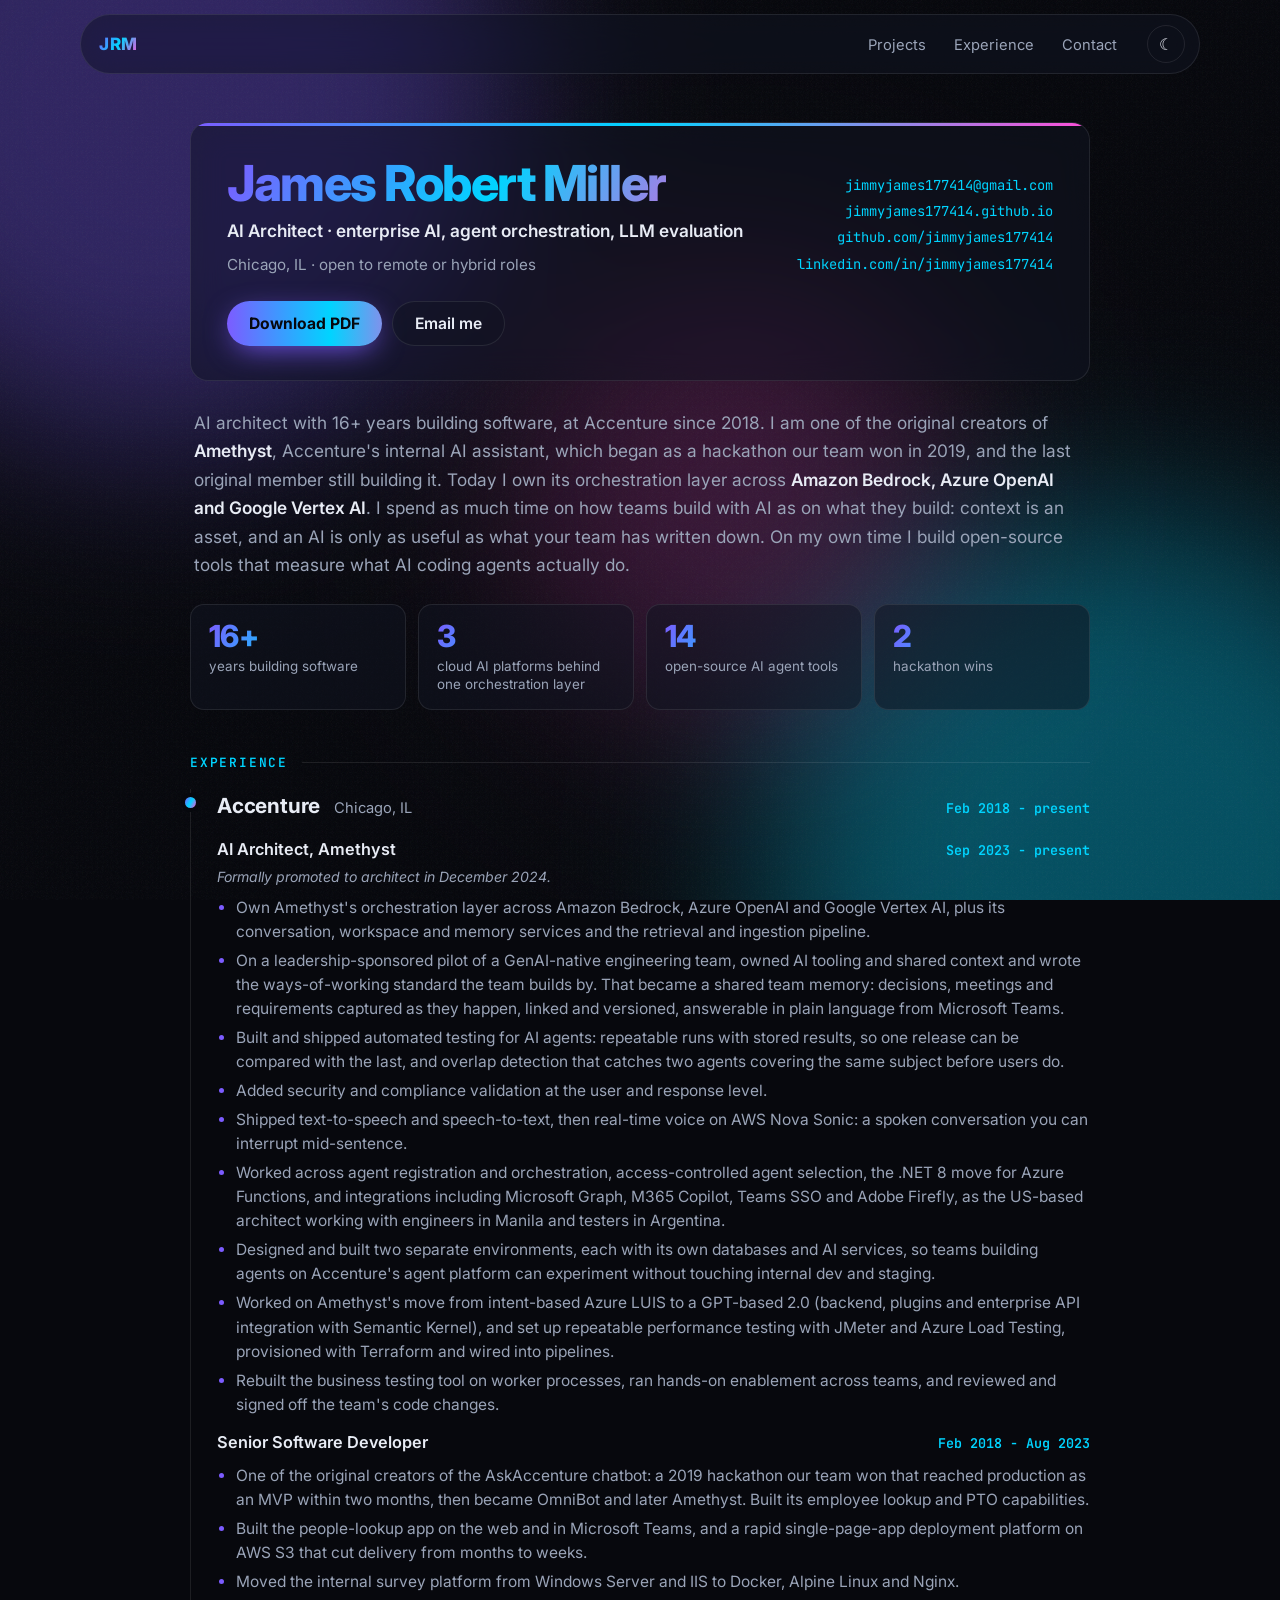
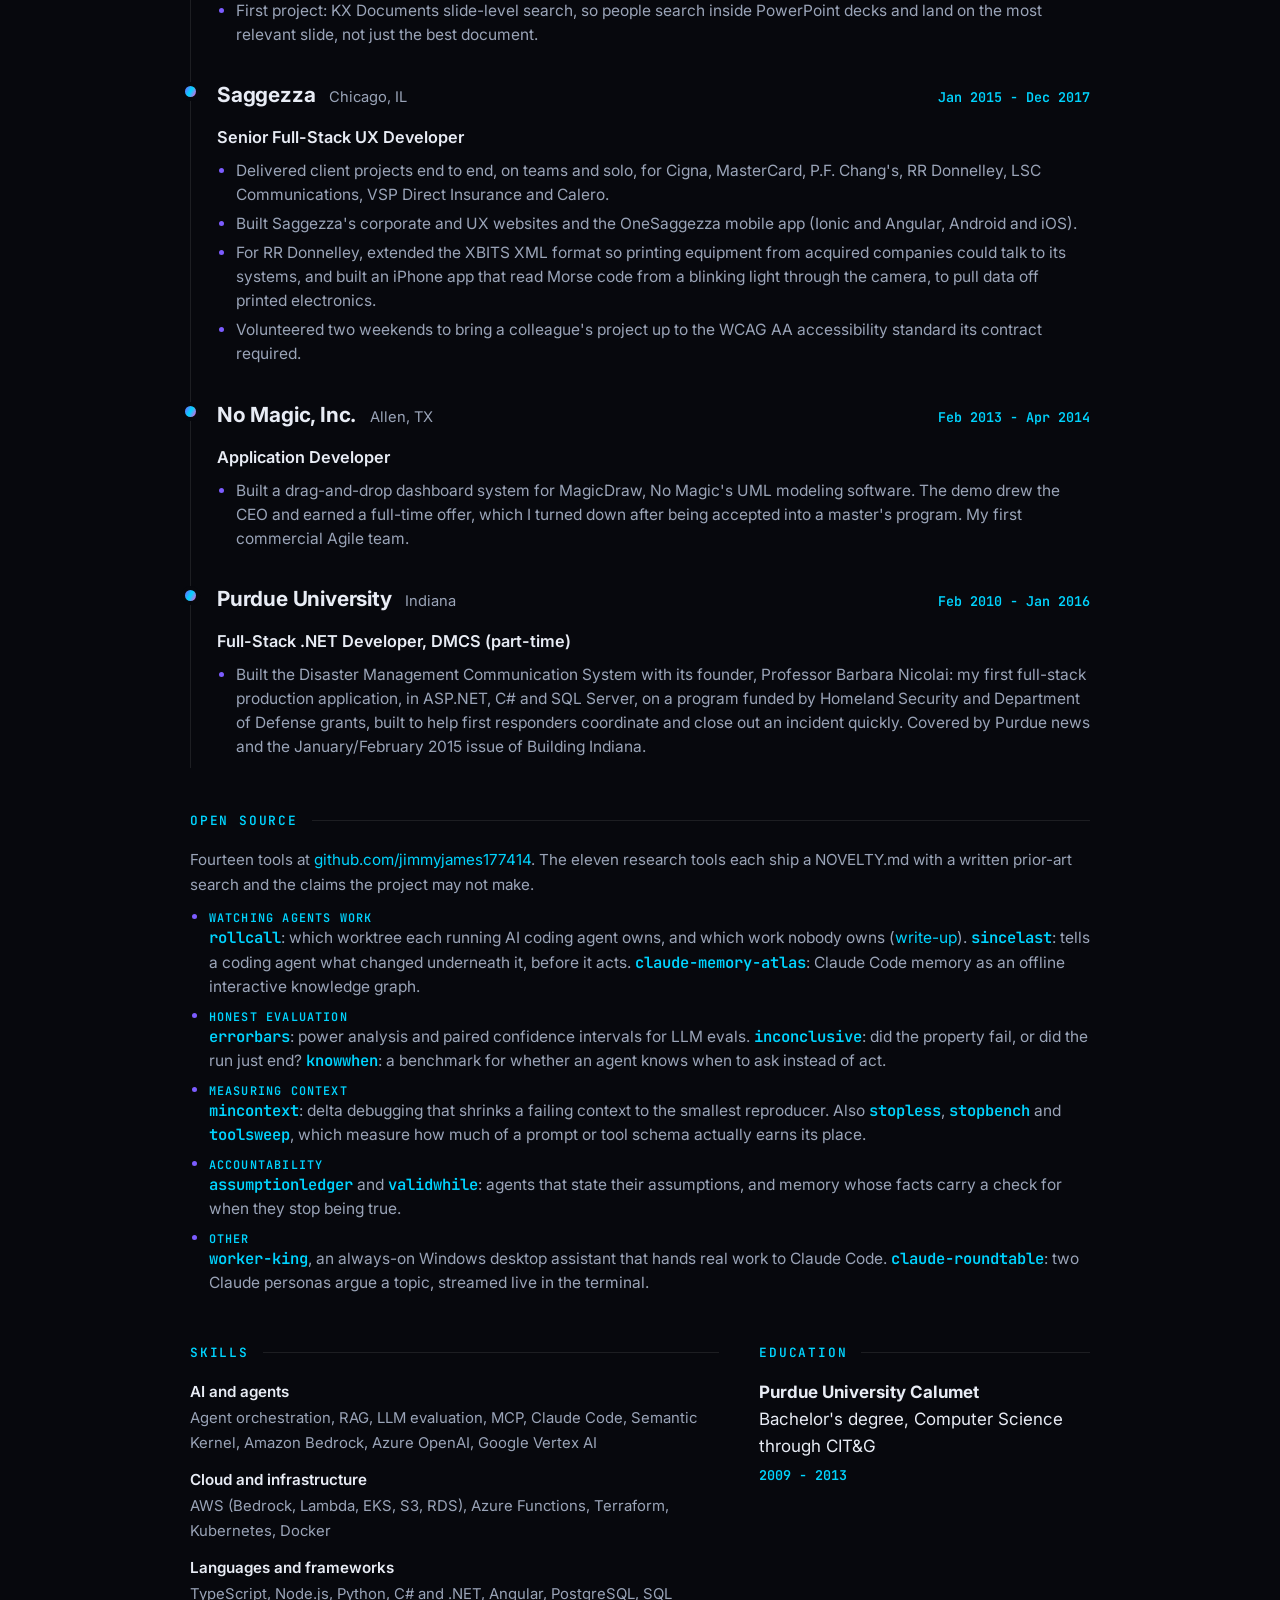
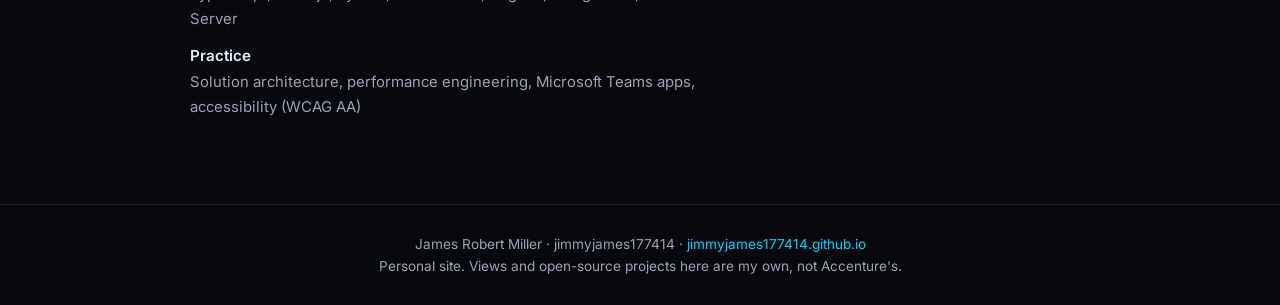
==== resume/index.html @ 41d73336 "Add the résumé page and PDF, and the knowwhen and errorbars write-ups - /resume/: web résumé plus a " ====
<!doctype html>
<html lang="en" data-theme="dark">
<head>
<meta charset="utf-8">
<meta name="viewport" content="width=device-width, initial-scale=1">
<title>Résumé | James Robert Miller (jimmyjames177414), AI Architect</title>
<meta name="description" content="Résumé of James Robert Miller (jimmyjames177414): AI architect at Accenture, one of the original creators of its internal AI assistant, and author of 14 open-source AI agent tools. Chicago, IL.">
<meta name="author" content="James Robert Miller">
<link rel="canonical" href="https://jimmyjames177414.github.io/resume/">
<link rel="alternate" type="application/pdf" href="https://jimmyjames177414.github.io/resume/James-Robert-Miller-Resume.pdf" title="Résumé (PDF)">
<link rel="icon" type="image/png" sizes="32x32" href="../assets/favicon-32.png">
<link rel="apple-touch-icon" href="../assets/apple-touch-icon.png">
<meta name="theme-color" content="#07080d">

<meta property="og:type" content="profile">
<meta property="og:site_name" content="James Robert Miller">
<meta property="og:title" content="Résumé: James Robert Miller, AI Architect">
<meta property="og:description" content="AI architect at Accenture, one of the original creators of its internal AI assistant, and author of 14 open-source AI agent tools.">
<meta property="og:url" content="https://jimmyjames177414.github.io/resume/">
<meta property="og:image" content="https://jimmyjames177414.github.io/assets/og.png">
<meta property="profile:first_name" content="James">
<meta property="profile:last_name" content="Miller">
<meta property="profile:username" content="jimmyjames177414">
<meta name="twitter:card" content="summary_large_image">

<script type="application/ld+json">
{
  "@context": "https://schema.org",
  "@type": "WebPage",
  "name": "Résumé of James Robert Miller",
  "url": "https://jimmyjames177414.github.io/resume/",
  "dateModified": "2026-10-21T07:00:00-05:00",
  "about": { "@id": "https://jimmyjames177414.github.io/#person" },
  "mainEntity": {
    "@type": "Person",
    "@id": "https://jimmyjames177414.github.io/#person",
    "name": "James Robert Miller",
    "alternateName": "jimmyjames177414",
    "jobTitle": "AI Architect",
    "worksFor": { "@type": "Organization", "name": "Accenture" },
    "alumniOf": { "@type": "CollegeOrUniversity", "name": "Purdue University Calumet" },
    "address": { "@type": "PostalAddress", "addressLocality": "Chicago", "addressRegion": "IL", "addressCountry": "US" },
    "email": "mailto:jimmyjames177414@gmail.com",
    "url": "https://jimmyjames177414.github.io/",
    "sameAs": [
      "https://github.com/jimmyjames177414",
      "https://www.linkedin.com/in/jimmyjames177414/"
    ]
  }
}
</script>

<link rel="preconnect" href="https://fonts.googleapis.com">
<link rel="preconnect" href="https://fonts.gstatic.com" crossorigin>
<link rel="stylesheet" href="https://fonts.googleapis.com/css2?family=Inter:wght@400;500;600;800&family=JetBrains+Mono:wght@400;600&display=swap">
<link rel="stylesheet" href="../assets/site.css">
<script>(function(d){try{var t=localStorage.getItem('theme');if(t)d.dataset.theme=t;}catch(e){}})(document.documentElement);</script>
</head>
<body>

<div class="bg" aria-hidden="true">
  <div class="blob b1"></div><div class="blob b2"></div><div class="blob b3"></div>
  <div class="grain"></div>
</div>

<nav class="nav" aria-label="Main">
  <a class="brand" href="../" aria-label="James Robert Miller, home"><span>JRM</span></a>
  <ul>
    <li><a href="../#projects">Projects</a></li>
    <li><a href="../#timeline">Experience</a></li>
    <li><a href="../#contact">Contact</a></li>
  </ul>
  <button class="theme" type="button" aria-label="Light theme" aria-pressed="false"><span class="sun">☀</span><span class="moon">☾</span></button>
</nav>

<main>
<article class="resume">

  <header class="r-head">
    <div class="r-id">
      <h1>James Robert Miller</h1>
      <p class="r-title">AI Architect <span aria-hidden="true">·</span> enterprise AI, agent orchestration, LLM evaluation</p>
      <p class="r-loc">Chicago, IL <span aria-hidden="true">·</span> open to remote or hybrid roles</p>
    </div>
    <ul class="r-contact" aria-label="Contact">
      <li><a href="mailto:jimmyjames177414@gmail.com">jimmyjames177414@gmail.com</a></li>
      <li><a href="https://jimmyjames177414.github.io/">jimmyjames177414.github.io</a></li>
      <li><a href="https://github.com/jimmyjames177414">github.com/jimmyjames177414</a></li>
      <li><a href="https://www.linkedin.com/in/jimmyjames177414/">linkedin.com/in/jimmyjames177414</a></li>
    </ul>
    <p class="r-actions"><a class="btn primary" href="James-Robert-Miller-Resume.pdf" download>Download PDF</a> <a class="btn ghost" href="mailto:jimmyjames177414@gmail.com">Email me</a></p>
  </header>

  <section class="r-summary" aria-label="Summary">
    <p>AI architect with 16+ years building software, at Accenture since 2018. I am one of the original creators of <strong>Amethyst</strong>, Accenture's internal AI assistant, which began as a hackathon our team won in 2019, and the last original member still building it. Today I own its orchestration layer across <strong>Amazon Bedrock, Azure OpenAI and Google Vertex AI</strong>. I spend as much time on how teams build with AI as on what they build: context is an asset, and an AI is only as useful as what your team has written down. On my own time I build open-source tools that measure what AI coding agents actually do.</p>
  </section>

  <ul class="r-stats" aria-label="At a glance">
    <li><b>16+</b><span>years building software</span></li>
    <li><b>3</b><span>cloud AI platforms behind one orchestration layer</span></li>
    <li><b>14</b><span>open-source AI agent tools</span></li>
    <li><b>2</b><span>hackathon wins</span></li>
  </ul>

  <section class="r-sec" aria-labelledby="exp">
    <h2 id="exp">Experience</h2>

    <div class="r-org">
      <div class="r-org-head"><h3>Accenture</h3><span class="r-place">Chicago, IL</span><span class="r-when">Feb 2018 - present</span></div>

      <div class="r-role">
        <div class="r-role-head"><h4>AI Architect, Amethyst</h4><span class="r-when">Sep 2023 - present</span></div>
        <p class="r-note">Formally promoted to architect in December 2024.</p>
        <ul>
          <li>Own Amethyst's orchestration layer across Amazon Bedrock, Azure OpenAI and Google Vertex AI, plus its conversation, workspace and memory services and the retrieval and ingestion pipeline.</li>
          <li>On a leadership-sponsored pilot of a GenAI-native engineering team, owned AI tooling and shared context and wrote the ways-of-working standard the team builds by. That became a shared team memory: decisions, meetings and requirements captured as they happen, linked and versioned, answerable in plain language from Microsoft Teams.</li>
          <li>Built and shipped automated testing for AI agents: repeatable runs with stored results, so one release can be compared with the last, and overlap detection that catches two agents covering the same subject before users do.</li>
          <li>Added security and compliance validation at the user and response level.</li>
          <li>Shipped text-to-speech and speech-to-text, then real-time voice on AWS Nova Sonic: a spoken conversation you can interrupt mid-sentence.</li>
          <li>Worked across agent registration and orchestration, access-controlled agent selection, the .NET 8 move for Azure Functions, and integrations including Microsoft Graph, M365 Copilot, Teams SSO and Adobe Firefly, as the US-based architect working with engineers in Manila and testers in Argentina.</li>
          <li>Designed and built two separate environments, each with its own databases and AI services, so teams building agents on Accenture's agent platform can experiment without touching internal dev and staging.</li>
          <li>Worked on Amethyst's move from intent-based Azure LUIS to a GPT-based 2.0 (backend, plugins and enterprise API integration with Semantic Kernel), and set up repeatable performance testing with JMeter and Azure Load Testing, provisioned with Terraform and wired into pipelines.</li>
          <li>Rebuilt the business testing tool on worker processes, ran hands-on enablement across teams, and reviewed and signed off the team's code changes.</li>
        </ul>
      </div>

      <div class="r-role">
        <div class="r-role-head"><h4>Senior Software Developer</h4><span class="r-when">Feb 2018 - Aug 2023</span></div>
        <ul>
          <li>One of the original creators of the AskAccenture chatbot: a 2019 hackathon our team won that reached production as an MVP within two months, then became OmniBot and later Amethyst. Built its employee lookup and PTO capabilities.</li>
          <li>Built the people-lookup app on the web and in Microsoft Teams, and a rapid single-page-app deployment platform on AWS S3 that cut delivery from months to weeks.</li>
          <li>Moved the internal survey platform from Windows Server and IIS to Docker, Alpine Linux and Nginx.</li>
          <li>First project: KX Documents slide-level search, so people search inside PowerPoint decks and land on the most relevant slide, not just the best document.</li>
        </ul>
      </div>
    </div>

    <div class="r-org">
      <div class="r-org-head"><h3>Saggezza</h3><span class="r-place">Chicago, IL</span><span class="r-when">Jan 2015 - Dec 2017</span></div>
      <div class="r-role">
        <div class="r-role-head"><h4>Senior Full-Stack UX Developer</h4></div>
        <ul>
          <li>Delivered client projects end to end, on teams and solo, for Cigna, MasterCard, P.F. Chang's, RR Donnelley, LSC Communications, VSP Direct Insurance and Calero.</li>
          <li>Built Saggezza's corporate and UX websites and the OneSaggezza mobile app (Ionic and Angular, Android and iOS).</li>
          <li>For RR Donnelley, extended the XBITS XML format so printing equipment from acquired companies could talk to its systems, and built an iPhone app that read Morse code from a blinking light through the camera, to pull data off printed electronics.</li>
          <li>Volunteered two weekends to bring a colleague's project up to the WCAG AA accessibility standard its contract required.</li>
        </ul>
      </div>
    </div>

    <div class="r-org">
      <div class="r-org-head"><h3>No Magic, Inc.</h3><span class="r-place">Allen, TX</span><span class="r-when">Feb 2013 - Apr 2014</span></div>
      <div class="r-role">
        <div class="r-role-head"><h4>Application Developer</h4></div>
        <ul>
          <li>Built a drag-and-drop dashboard system for MagicDraw, No Magic's UML modeling software. The demo drew the CEO and earned a full-time offer, which I turned down after being accepted into a master's program. My first commercial Agile team.</li>
        </ul>
      </div>
    </div>

    <div class="r-org">
      <div class="r-org-head"><h3>Purdue University</h3><span class="r-place">Indiana</span><span class="r-when">Feb 2010 - Jan 2016</span></div>
      <div class="r-role">
        <div class="r-role-head"><h4>Full-Stack .NET Developer, DMCS (part-time)</h4></div>
        <ul>
          <li>Built the Disaster Management Communication System with its founder, Professor Barbara Nicolai: my first full-stack production application, in ASP.NET, C# and SQL Server, on a program funded by Homeland Security and Department of Defense grants, built to help first responders coordinate and close out an incident quickly. Covered by Purdue news and the January/February 2015 issue of Building Indiana.</li>
        </ul>
      </div>
    </div>
  </section>

  <section class="r-sec" aria-labelledby="oss">
    <h2 id="oss">Open source</h2>
    <p class="r-lede">Fourteen tools at <a href="https://github.com/jimmyjames177414">github.com/jimmyjames177414</a>. The eleven research tools each ship a NOVELTY.md with a written prior-art search and the claims the project may not make.</p>
    <ul class="r-oss">
      <li><span class="r-track">Watching agents work</span> <a href="https://github.com/jimmyjames177414/rollcall">rollcall</a>: which worktree each running AI coding agent owns, and which work nobody owns (<a href="https://jimmyjames177414.github.io/notes/rollcall/">write-up</a>). <a href="https://github.com/jimmyjames177414/sincelast">sincelast</a>: tells a coding agent what changed underneath it, before it acts. <a href="https://github.com/jimmyjames177414/claude-memory-atlas">claude-memory-atlas</a>: Claude Code memory as an offline interactive knowledge graph.</li>
      <li><span class="r-track">Honest evaluation</span> <a href="https://github.com/jimmyjames177414/errorbars">errorbars</a>: power analysis and paired confidence intervals for LLM evals. <a href="https://github.com/jimmyjames177414/inconclusive">inconclusive</a>: did the property fail, or did the run just end? <a href="https://github.com/jimmyjames177414/knowwhen">knowwhen</a>: a benchmark for whether an agent knows when to ask instead of act.</li>
      <li><span class="r-track">Measuring context</span> <a href="https://github.com/jimmyjames177414/mincontext">mincontext</a>: delta debugging that shrinks a failing context to the smallest reproducer. Also <a href="https://github.com/jimmyjames177414/stopless">stopless</a>, <a href="https://github.com/jimmyjames177414/stopbench">stopbench</a> and <a href="https://github.com/jimmyjames177414/toolsweep">toolsweep</a>, which measure how much of a prompt or tool schema actually earns its place.</li>
      <li><span class="r-track">Accountability</span> <a href="https://github.com/jimmyjames177414/assumptionledger">assumptionledger</a> and <a href="https://github.com/jimmyjames177414/validwhile">validwhile</a>: agents that state their assumptions, and memory whose facts carry a check for when they stop being true.</li>
      <li><span class="r-track">Other</span> <a href="https://github.com/jimmyjames177414/worker-king">worker-king</a>, an always-on Windows desktop assistant that hands real work to Claude Code. <a href="https://github.com/jimmyjames177414/claude-roundtable">claude-roundtable</a>: two Claude personas argue a topic, streamed live in the terminal.</li>
    </ul>
  </section>

  <div class="r-cols">
    <section class="r-sec" aria-labelledby="skills">
      <h2 id="skills">Skills</h2>
      <dl class="r-skills">
        <dt>AI and agents</dt><dd>Agent orchestration, RAG, LLM evaluation, MCP, Claude Code, Semantic Kernel, Amazon Bedrock, Azure OpenAI, Google Vertex AI</dd>
        <dt>Cloud and infrastructure</dt><dd>AWS (Bedrock, Lambda, EKS, S3, RDS), Azure Functions, Terraform, Kubernetes, Docker</dd>
        <dt>Languages and frameworks</dt><dd>TypeScript, Node.js, Python, C# and .NET, Angular, PostgreSQL, SQL Server</dd>
        <dt>Practice</dt><dd>Solution architecture, performance engineering, Microsoft Teams apps, accessibility (WCAG AA)</dd>
      </dl>
    </section>
    <section class="r-sec" aria-labelledby="edu">
      <h2 id="edu">Education</h2>
      <p class="r-edu"><b>Purdue University Calumet</b><br>Bachelor's degree, Computer Science through CIT&amp;G<br><span class="r-when">2009 - 2013</span></p>

    </section>
  </div>

</article>
</main>

<footer>James Robert Miller · jimmyjames177414 · <a href="../">jimmyjames177414.github.io</a><br>Personal site. Views and open-source projects here are my own, not Accenture's.</footer>

<script>
(function(){var r=document.documentElement,b=document.querySelector('.theme');
b.setAttribute('aria-pressed',String(r.dataset.theme==='light'));
b.addEventListener('click',function(){var n=r.dataset.theme==='light'?'dark':'light';r.dataset.theme=n;b.setAttribute('aria-pressed',String(n==='light'));try{localStorage.setItem('theme',n);}catch(e){}});})();
</script>
</body>
</html>
---- assets/site.css ----
:root {
  --bg:#07080d; --bg2:#0d0f18; --fg:#e8ecf5; --muted:#9aa4b8; --line:rgba(255,255,255,.09);
  --glass:rgba(18,21,34,.55); --glass-hi:rgba(28,32,50,.75);
  --a1:#7c5cff; --a2:#00d4ff; --a3:#ff4fd8;
  --grad:linear-gradient(120deg,var(--a1),var(--a2) 50%,var(--a3));
  --grad-loop:linear-gradient(90deg,var(--a1),var(--a2),var(--a3),var(--a1));
  --on-grad:#07080d;
  --radius:18px; --mono:"JetBrains Mono",ui-monospace,Consolas,monospace;
}
[data-theme="light"] {
  --bg:#f5f6fb; --bg2:#ffffff; --fg:#0d1020; --muted:#4f5670; --line:rgba(13,16,32,.1);
  --glass:rgba(255,255,255,.6); --glass-hi:rgba(255,255,255,.85);
  --a1:#5b3df5; --a2:#00739a; --a3:#a8168a; --on-grad:#ffffff;
}
* { box-sizing:border-box; }
html { scroll-behavior:smooth; scroll-padding-top:80px; }
body { margin:0; background:var(--bg); color:var(--fg); font:17px/1.65 Inter,system-ui,-apple-system,"Segoe UI",Roboto,sans-serif; overflow-x:hidden; transition:background .4s,color .4s; }
a { color:var(--a2); text-decoration:none; }
a:hover, a:focus-visible { text-decoration:underline; text-underline-offset:3px; }
:focus-visible { outline:2px solid var(--a2); outline-offset:3px; border-radius:6px; }
main { position:relative; z-index:1; max-width:1120px; margin:0 auto; padding:0 24px; }

/* Background: aurora blobs, star canvas, grain */
.bg { position:fixed; inset:0; z-index:0; overflow:hidden; pointer-events:none; }
.blob { position:absolute; width:55vmax; height:55vmax; border-radius:50%; filter:blur(90px); opacity:.35; mix-blend-mode:screen; }
[data-theme="light"] .blob { opacity:.22; mix-blend-mode:multiply; }
.b1 { background:var(--a1); top:-20vmax; left:-15vmax; animation:drift1 26s ease-in-out infinite alternate; }
.b2 { background:var(--a2); bottom:-25vmax; right:-15vmax; animation:drift2 32s ease-in-out infinite alternate; }
.b3 { background:var(--a3); top:30%; left:40%; width:35vmax; height:35vmax; opacity:.2; animation:drift3 22s ease-in-out infinite alternate; }
@keyframes drift1 { to { transform:translate(18vw,12vh) scale(1.15); } }
@keyframes drift2 { to { transform:translate(-14vw,-16vh) scale(1.1); } }
@keyframes drift3 { to { transform:translate(-20vw,10vh) scale(.85); } }
#stars { position:absolute; inset:0; width:100%; height:100%; }
.grain { position:absolute; inset:-50%; opacity:.06; background-image:url("data:image/svg+xml,%3Csvg xmlns='http://www.w3.org/2000/svg' width='160' height='160'%3E%3Cfilter id='n'%3E%3CfeTurbulence baseFrequency='.8' numOctaves='3'/%3E%3C/filter%3E%3Crect width='100%25' height='100%25' filter='url(%23n)'/%3E%3C/svg%3E"); animation:grain 1.2s steps(6) infinite; }
@keyframes grain { 0%{transform:translate(0,0)} 33%{transform:translate(-3%,2%)} 66%{transform:translate(2%,-3%)} 100%{transform:translate(0,0)} }

.cursor-glow { position:fixed; z-index:0; width:520px; height:520px; left:0; top:0; border-radius:50%; pointer-events:none; background:radial-gradient(circle,rgba(124,92,255,.18),transparent 60%); transform:translate(-50%,-50%); transition:opacity .3s; opacity:0; }
.progress { position:fixed; z-index:20; top:0; left:0; height:3px; width:100%; background:var(--grad); transform-origin:0 50%; transform:scaleX(0); }

/* Nav */
.nav { position:sticky; top:14px; z-index:10; margin:14px auto 0; width:min(1120px,calc(100% - 28px)); display:flex; align-items:center; gap:18px; padding:10px 14px 10px 18px; border:1px solid var(--line); border-radius:999px; background:var(--glass); backdrop-filter:blur(16px) saturate(1.4); -webkit-backdrop-filter:blur(16px) saturate(1.4); }
.brand span { font-weight:800; letter-spacing:.04em; background:var(--grad); -webkit-background-clip:text; background-clip:text; color:transparent; }
.nav ul { display:flex; gap:4px; list-style:none; margin:0 0 0 auto; padding:0; }
.nav ul a { color:var(--muted); padding:6px 12px; border-radius:999px; font-size:.92rem; transition:color .2s,background .2s; }
.nav ul a:hover { color:var(--fg); background:var(--line); text-decoration:none; }
.theme { border:1px solid var(--line); background:transparent; color:var(--fg); width:38px; height:38px; border-radius:50%; cursor:pointer; font-size:1rem; position:relative; overflow:hidden; }
.theme span { position:absolute; inset:0; display:grid; place-items:center; transition:transform .5s cubic-bezier(.6,-.4,.3,1.4); }
[data-theme="dark"] .sun { transform:translateY(120%); }
[data-theme="light"] .moon { transform:translateY(-120%); }

/* Hero */
.hero { min-height:calc(100vh - 80px); display:grid; grid-template-columns:auto 1fr; gap:56px; align-items:center; padding:40px 0; }
.avatar { position:relative; width:220px; height:220px; display:grid; place-items:center; }
.avatar img { position:relative; width:200px; height:200px; clip-path:circle(43.5%); animation:float 6s ease-in-out infinite; }
.ring { position:absolute; inset:-6px; border-radius:50%; background:conic-gradient(from 0deg,var(--a1),var(--a2),var(--a3),var(--a1)); animation:spin 8s linear infinite; filter:blur(2px); -webkit-mask:radial-gradient(farthest-side,transparent calc(100% - 5px),#000 calc(100% - 4px)); mask:radial-gradient(farthest-side,transparent calc(100% - 5px),#000 calc(100% - 4px)); }
.avatar::after { content:""; position:absolute; inset:10%; border-radius:50%; background:var(--grad); filter:blur(48px); opacity:.45; z-index:-1; animation:pulse 4s ease-in-out infinite; }
@keyframes spin { to { transform:rotate(360deg); } }
@keyframes float { 50% { transform:translateY(-10px); } }
@keyframes pulse { 50% { opacity:.2; transform:scale(.9); } }
.eyebrow { display:inline-flex; align-items:center; gap:10px; margin:0 0 14px; padding:6px 14px; border:1px solid var(--line); border-radius:999px; background:var(--glass); font-family:var(--mono); font-size:.9rem; color:var(--muted); }
.dot { width:8px; height:8px; border-radius:50%; background:#2ee59d; box-shadow:0 0 0 0 rgba(46,229,157,.6); animation:ping 2s infinite; }
@keyframes ping { 70% { box-shadow:0 0 0 10px rgba(46,229,157,0); } 100% { box-shadow:0 0 0 0 rgba(46,229,157,0); } }
h1 { font-size:clamp(2.8rem,7vw,5.6rem); line-height:1.02; letter-spacing:-.035em; font-weight:800; margin:0; }
.grad { background:var(--grad-loop); background-size:200% auto; -webkit-background-clip:text; background-clip:text; color:transparent; animation:shimmer 6s linear infinite; }
@keyframes shimmer { to { background-position:200% center; } }
.lead { font-size:clamp(1.1rem,2vw,1.35rem); color:var(--muted); max-width:44ch; margin:18px 0 10px; }
.rotator { font-family:var(--mono); font-size:1.05rem; margin:0 0 28px; min-height:1.7em; }
.prompt { color:var(--a3); }
.caret { display:inline-block; width:.6ch; height:1.1em; margin-left:2px; vertical-align:-.15em; background:var(--a2); animation:blink 1s steps(1) infinite; }
@keyframes blink { 50% { opacity:0; } }

/* Buttons */
.cta { display:flex; flex-wrap:wrap; gap:12px; }
.btn { position:relative; display:inline-flex; align-items:center; gap:8px; padding:12px 22px; border-radius:999px; font:600 .98rem Inter,system-ui,sans-serif; cursor:pointer; border:1px solid var(--line); color:var(--fg); background:var(--glass); transition:transform .2s,box-shadow .3s,background .3s; }
.btn:hover { transform:translateY(-2px); text-decoration:none; }
.btn.primary { border:0; color:var(--on-grad); font-weight:700; background:var(--grad-loop); background-size:200% auto; animation:shimmer 5s linear infinite; box-shadow:0 8px 30px -8px var(--a1); }
.btn.primary:hover { box-shadow:0 12px 40px -6px var(--a3); }
.btn.ghost:hover, .btn.chip:hover { background:var(--glass-hi); }
.btn.chip { font-family:var(--mono); font-weight:400; font-size:.88rem; }

/* Stats */
.stats { display:grid; grid-template-columns:repeat(4,1fr); gap:16px; margin:0 0 40px; }
.stat { padding:22px; border:1px solid var(--line); border-radius:var(--radius); background:var(--glass); backdrop-filter:blur(12px); }
.stat b { display:block; font-size:2.6rem; font-weight:800; letter-spacing:-.03em; background:var(--grad); -webkit-background-clip:text; background-clip:text; color:transparent; }
.stat span { color:var(--muted); font-size:.92rem; }

/* Sections */
section { padding:72px 0; }
h2 { font-size:clamp(1.8rem,3.5vw,2.6rem); letter-spacing:-.02em; margin:0 0 24px; }
.num { font-family:var(--mono); font-size:.9rem; color:var(--a2); vertical-align:middle; margin-right:10px; }
.split { display:grid; grid-template-columns:1fr 1fr; gap:48px; align-items:center; }
.split p { color:var(--muted); }
.split strong { color:var(--fg); }

/* Terminal */
.term { border:1px solid var(--line); border-radius:var(--radius); background:rgba(5,6,12,.85); box-shadow:0 30px 80px -30px rgba(0,0,0,.7),0 0 0 1px rgba(124,92,255,.15); overflow:hidden; }
[data-theme="light"] .term { background:#0d1020; }
.term-bar { display:flex; align-items:center; gap:7px; padding:12px 14px; border-bottom:1px solid rgba(255,255,255,.07); font:.8rem var(--mono); color:#7d869c; }
.term-bar i { width:12px; height:12px; border-radius:50%; background:#ff5f57; }
.term-bar i:nth-child(2) { background:#febc2e; } .term-bar i:nth-child(3) { background:#28c840; }
.term-bar span { margin-left:10px; }
.term-body { margin:0; padding:18px 20px 22px; font:.9rem/1.8 var(--mono); color:#c9d1e4; white-space:pre-wrap; min-height:270px; }
.term-body .p { color:#ff4fd8; } .term-body .o { color:#7fdbff; }

/* Filters + cards */
.filters { display:flex; flex-wrap:wrap; gap:8px; margin:0 0 28px; }
.filters button { padding:8px 16px; border-radius:999px; border:1px solid var(--line); background:var(--glass); color:var(--muted); font:500 .9rem Inter,system-ui,sans-serif; cursor:pointer; transition:all .25s; }
.filters button:hover { color:var(--fg); }
.filters button.on { color:var(--on-grad); font-weight:600; border-color:transparent; background:var(--grad); }
.grid { display:grid; grid-template-columns:repeat(auto-fill,minmax(250px,1fr)); gap:16px; list-style:none; margin:0; padding:0; }
.card { --mx:50%; --my:50%; position:relative; padding:22px; border-radius:var(--radius); border:1px solid var(--line); background:var(--glass); backdrop-filter:blur(12px); transition:border-color .3s,opacity .35s,transform .35s; overflow:hidden; }
.card::before { content:""; position:absolute; inset:0; background:radial-gradient(400px circle at var(--mx) var(--my),rgba(124,92,255,.18),transparent 45%); opacity:0; transition:opacity .3s; pointer-events:none; }
.card:hover::before { opacity:1; }
.card:hover { border-color:rgba(124,92,255,.5); }
.card.hide { display:none; }
.cat { font:.72rem var(--mono); text-transform:uppercase; letter-spacing:.08em; color:var(--a2); }
.card h3 { margin:8px 0 6px; font-size:1.2rem; }
.card h3 a { color:var(--fg); }
.card h3 a::after { content:""; position:absolute; inset:0; }
.card p a { position:relative; z-index:1; } /* a link in card text sits above the stretched h3 link */
.card h3 a::before { content:"↗"; content:"↗" / ""; float:right; color:var(--muted); transition:transform .25s,color .25s; }
.card:hover h3 a::before { transform:translate(3px,-3px); color:var(--a2); }
.card p { margin:0; color:var(--muted); font-size:.95rem; }
.meta { display:flex; flex-wrap:wrap; gap:4px 14px; margin-top:14px; font:.78rem var(--mono); color:var(--muted); }
.meta:empty { display:none; }
.meta span { white-space:nowrap; }
.lang::before { content:""; display:inline-block; width:9px; height:9px; border-radius:50%; background:var(--c,#888); margin-right:6px; }

/* Timeline */
.tl { list-style:none; margin:0; padding:0 0 0 28px; position:relative; }
.tl::before { content:""; position:absolute; left:6px; top:6px; bottom:6px; width:2px; background:linear-gradient(var(--a1),var(--a2),var(--a3)); border-radius:2px; }
.tl li { position:relative; display:grid; grid-template-columns:110px 1fr; gap:18px; padding:0 0 34px; }
.tl li::before { content:""; position:absolute; left:-28px; top:6px; width:14px; height:14px; border-radius:50%; background:var(--bg); border:3px solid var(--a2); box-shadow:0 0 16px var(--a2); }
.tl .when { font:600 .95rem var(--mono); color:var(--a2); }
.tl h3 { margin:0 0 4px; font-size:1.1rem; }
.tl p { margin:0; color:var(--muted); }

.sub { color:var(--muted); margin:-12px 0 32px; max-width:60ch; }
.tl .org { margin:0 0 2px; font:.72rem var(--mono); text-transform:uppercase; letter-spacing:.08em; color:var(--a3); }
.tl .tags { display:flex; flex-wrap:wrap; gap:6px; margin:10px 0 0; }
.tl .tags span { padding:2px 10px; border:1px solid var(--line); border-radius:999px; font:.75rem var(--mono); color:var(--muted); background:var(--glass); }
.tl li > div { padding:16px 18px; border:1px solid var(--line); border-radius:var(--radius); background:var(--glass); backdrop-filter:blur(10px); transition:border-color .3s, transform .3s; }
.tl li:hover > div { border-color:rgba(124,92,255,.5); transform:translateX(4px); }
.tl li.now::before { background:var(--a2); animation:ping 2s infinite; }
.tl li::before { top:22px; }
.tl .when { padding-top:16px; }

/* Marquee */
.marquee { padding:20px 0; overflow:hidden; -webkit-mask:linear-gradient(90deg,transparent,#000 12%,#000 88%,transparent); mask:linear-gradient(90deg,transparent,#000 12%,#000 88%,transparent); }
.track { display:flex; gap:14px; width:max-content; animation:scroll 34s linear infinite; }
.track span { padding:10px 20px; border:1px solid var(--line); border-radius:999px; background:var(--glass); white-space:nowrap; font-weight:500; }
.marquee:hover .track, .marquee:focus .track, .marquee:active .track { animation-play-state:paused; }
@keyframes scroll { to { transform:translateX(calc(-50% - 7px)); } }

/* Contact */
.contact { position:relative; text-align:center; margin:40px 0 80px; padding:64px 28px; border-radius:28px; background:var(--glass); backdrop-filter:blur(14px); }
.contact::before { content:""; position:absolute; inset:0; padding:1.5px; border-radius:inherit; background:var(--grad-loop); background-size:200% auto; animation:shimmer 6s linear infinite; -webkit-mask:linear-gradient(#000 0 0) content-box,linear-gradient(#000 0 0); -webkit-mask-composite:xor; mask:linear-gradient(#000 0 0) content-box exclude,linear-gradient(#000 0 0); pointer-events:none; }
.contact .big { font-size:clamp(2.4rem,6vw,4.2rem); font-weight:800; letter-spacing:-.03em; margin:0 0 8px; }
.contact p { color:var(--muted); }
.contact .cta { justify-content:center; margin-top:22px; }

footer { position:relative; z-index:1; text-align:center; padding:28px; color:var(--muted); font-size:.85rem; border-top:1px solid var(--line); }
.toast { position:fixed; z-index:30; left:50%; bottom:28px; transform:translate(-50%,calc(100% + 40px)); opacity:0; padding:12px 20px; border-radius:999px; background:var(--grad); color:var(--on-grad); font-weight:700; transition:transform .4s cubic-bezier(.3,1.4,.5,1),opacity .3s; pointer-events:none; }
.toast.show { transform:translate(-50%,0); opacity:1; }

/* Reveal on scroll (only when JS is running) */
.js .reveal { opacity:0; transform:translateY(26px); transition:opacity .8s cubic-bezier(.2,.7,.2,1),transform .8s cubic-bezier(.2,.7,.2,1); }
.js .reveal.in { opacity:1; transform:none; }
.tilt { transform-style:preserve-3d; will-change:transform; }

.confetti { position:fixed; z-index:40; top:-12px; width:10px; height:14px; pointer-events:none; animation:fall linear forwards; }
@keyframes fall { to { transform:translate(var(--dx),110vh) rotate(var(--r)); } }

@media (max-width:860px) {
  .hero { grid-template-columns:1fr; text-align:center; justify-items:center; gap:28px; min-height:auto; padding-top:56px; }
  .lead { margin-inline:auto; }
  .cta { justify-content:center; }
  .split { grid-template-columns:1fr; }
  .stats { grid-template-columns:repeat(2,1fr); }
  .nav ul { display:none; }
  .theme { margin-left:auto; }
  .tl li { grid-template-columns:1fr; gap:4px; }
}
@media (prefers-reduced-motion:reduce) {
  *, *::before, *::after { animation:none !important; transition:none !important; }
  html { scroll-behavior:auto; }
  .js .reveal { opacity:1; transform:none; }
  #stars, .cursor-glow { display:none; }
}

/* Notes: long-form article pages (notes/<tool>/) */
.article { max-width:72ch; margin:0 auto; padding:56px 0 72px; }
.article h1 { font-size:clamp(2rem,5vw,3.2rem); line-height:1.1; letter-spacing:-.03em; margin:14px 0 12px; }
.article h2 { font-size:clamp(1.35rem,2.6vw,1.7rem); margin:44px 0 12px; }
.article p, .article li { color:var(--muted); }
.article strong { color:var(--fg); }
.article .byline { font-size:.92rem; margin:0 0 32px; }
.article code { font:.88em var(--mono); background:var(--glass); border:1px solid var(--line); border-radius:6px; padding:1px 6px; color:var(--fg); }
.article pre { background:rgba(5,6,12,.85); border:1px solid var(--line); border-radius:12px; padding:16px 18px; overflow-x:auto; }
[data-theme="light"] .article pre { background:#0d1020; }
.article pre code { background:none; border:0; padding:0; color:#c9d1e4; }
.article figure { margin:32px 0; }
.article figure img { width:100%; height:auto; border-radius:12px; border:1px solid var(--line); display:block; }
.article figcaption { font-size:.85rem; color:var(--muted); margin-top:8px; }
.article .table-wrap { overflow-x:auto; }
.article table { width:100%; border-collapse:collapse; font-size:.95rem; }
.article th, .article td { text-align:left; padding:10px 12px; border-bottom:1px solid var(--line); }
.article th { color:var(--fg); }
.article td:last-child, .article th:last-child { text-align:right; font-family:var(--mono); }
.article .back { margin-top:40px; }

/* Résumé page (/resume/): screen layout, then a print layout that the PDF is generated from */
.resume { max-width:900px; margin:0 auto; padding:48px 0 72px; }
.resume section { padding:0; }
.r-head { position:relative; display:grid; grid-template-columns:1fr auto; gap:18px 32px; align-items:end; padding:34px 36px; border:1px solid var(--line); border-radius:var(--radius); background:var(--glass); backdrop-filter:blur(16px) saturate(1.3); -webkit-backdrop-filter:blur(16px) saturate(1.3); overflow:hidden; }
.r-head::before { content:""; position:absolute; inset:0 0 auto 0; height:3px; background:var(--grad); }
.r-head h1 { margin:0 0 8px; font-size:clamp(2.1rem,5vw,3.1rem); line-height:1.05; letter-spacing:-.03em; background:var(--grad); -webkit-background-clip:text; background-clip:text; color:transparent; }
.r-title { margin:0; font-weight:600; font-size:1.08rem; }
.r-loc { margin:6px 0 0; color:var(--muted); font-size:.95rem; }
.r-contact { list-style:none; margin:0; padding:0; text-align:right; font:.86rem/1.9 var(--mono); }
.r-actions { grid-column:1 / -1; display:flex; flex-wrap:wrap; gap:10px; margin:6px 0 0; }
.r-summary { margin:28px 4px 0; }
.r-summary p { margin:0; font-size:1.08rem; color:var(--muted); }
.r-summary strong { color:var(--fg); font-weight:600; }
.r-stats { list-style:none; margin:24px 0 0; padding:0; display:grid; grid-template-columns:repeat(4,1fr); gap:12px; }
.r-stats li { padding:16px 18px; border:1px solid var(--line); border-radius:14px; background:var(--glass); }
.r-stats b { display:block; font:800 1.9rem/1 Inter,system-ui,sans-serif; letter-spacing:-.02em; background:var(--grad); -webkit-background-clip:text; background-clip:text; color:transparent; }
.r-stats span { display:block; margin-top:6px; font-size:.84rem; line-height:1.35; color:var(--muted); }
.r-sec { margin-top:44px; }
.r-sec h2 { display:flex; align-items:center; gap:14px; margin:0 0 18px; font:600 .8rem var(--mono); text-transform:uppercase; letter-spacing:.14em; color:var(--a2); }
.r-sec h2::after { content:""; flex:1; height:1px; background:var(--line); }
.r-org { position:relative; padding:0 0 26px 26px; border-left:1px solid var(--line); }
.r-org::before { content:""; position:absolute; left:-6px; top:8px; width:11px; height:11px; border-radius:50%; background:var(--grad); box-shadow:0 0 0 4px var(--bg); }
.r-org:last-child { padding-bottom:4px; }
.r-org-head, .r-role-head { display:flex; flex-wrap:wrap; align-items:baseline; gap:4px 14px; }
.r-org-head h3 { margin:0; font-size:1.3rem; letter-spacing:-.01em; }
.r-role { margin-top:12px; }
.r-role-head h4 { margin:0; font-size:1.02rem; font-weight:600; }
.r-place { color:var(--muted); font-size:.92rem; }
.r-when { margin-left:auto; font:600 .84rem var(--mono); color:var(--a2); white-space:nowrap; }
.r-note { margin:2px 0 0; font-size:.88rem; color:var(--muted); font-style:italic; }
.r-role ul, .r-oss, .r-rec { margin:8px 0 0; padding-left:1.1em; }
.r-role li, .r-oss li, .r-rec li { margin:5px 0; color:var(--muted); font-size:.97rem; line-height:1.55; }
.r-role li::marker, .r-oss li::marker, .r-rec li::marker { color:var(--a1); }
.r-lede, .r-more { color:var(--muted); font-size:.95rem; margin:0; }
.r-more { margin-top:8px; font-family:var(--mono); font-size:.84rem; }
.r-oss a[href^="https://github.com/jimmyjames177414/"] { font-family:var(--mono); font-weight:600; }
.r-track { display:block; font:600 .74rem var(--mono); text-transform:uppercase; letter-spacing:.1em; color:var(--a2); }
.r-cols { display:grid; grid-template-columns:1.6fr 1fr; gap:0 40px; }
.r-skills { margin:0; }
.r-skills dt { font-weight:600; font-size:.95rem; }
.r-skills dd { margin:2px 0 12px; color:var(--muted); font-size:.93rem; }
.r-edu { margin:0 0 28px; line-height:1.6; }
.r-cols .r-sec h2 + * { margin-top:0; }
@media screen and (max-width:760px) {
  .r-head { grid-template-columns:1fr; padding:26px 22px; }
  .r-contact { text-align:left; }
  .r-stats { grid-template-columns:repeat(2,1fr); }
  .r-cols { grid-template-columns:1fr; }
  .r-when { margin-left:0; }
}

@media print {
  @page { size:Letter; margin:0.45in 0.55in; }
  :root, [data-theme="light"], [data-theme="dark"] { --bg:#fff; --fg:#0d1020; --muted:#2c3247; --line:#d5d9e3; --a1:#4b32d6; --a2:#005f80; --a3:#8f1275; --glass:transparent; }
  html, body { background:#fff !important; color:#0d1020; font-size:9.6pt; line-height:1.42; }
  .bg, .nav, footer, .r-actions, .cursor-glow, .progress { display:none !important; }
  main { max-width:none; padding:0; }
  a { color:inherit; text-decoration:none; }
  .resume { max-width:none; padding:0; }
  .r-head { padding:0 0 10px; border:0; border-bottom:1.5px solid #0d1020; border-radius:0; background:none; backdrop-filter:none; -webkit-backdrop-filter:none; gap:6px 20px; }
  .r-head::before { display:none; }
  .r-head h1 { font-size:22pt; margin:0 0 3px; background:none; color:#3b2fc9; -webkit-text-fill-color:#3b2fc9; }
  .r-title { font-size:10.5pt; }
  .r-loc { font-size:9.5pt; margin-top:2px; }
  .r-contact { font-size:8.6pt; line-height:1.55; }
  .r-summary { margin:10px 0 0; }
  .r-summary p { font-size:9.8pt; color:#0d1020; }
  .r-stats { margin:10px 0 0; gap:8px; }
  .r-stats li { padding:6px 9px; border-radius:8px; border-color:#d5d9e3; }
  .r-stats b { font-size:14pt; background:none; color:#3b2fc9; -webkit-text-fill-color:#3b2fc9; }
  .r-stats span { font-size:7.8pt; margin-top:2px; }
  .r-sec { margin-top:12px; }
  .r-sec h2 { margin:0 0 7px; font-size:8pt; }
  .r-org { padding:0 0 9px 14px; break-inside:auto; }
  .r-org::before { left:-4px; top:5px; width:7px; height:7px; box-shadow:none; -webkit-print-color-adjust:exact; print-color-adjust:exact; }
  .r-org-head h3 { font-size:11.5pt; }
  .r-role { margin-top:5px; }
  .r-org-head, .r-role-head, .r-note { break-after:avoid-page; }
  .r-role li, .r-oss li { break-inside:avoid; }
  .r-sec h2 { break-after:avoid-page; }
  .r-role-head h4 { font-size:10pt; }
  .r-place, .r-when, .r-note { font-size:8.6pt; }
  .r-role ul, .r-oss, .r-rec { margin-top:3px; }
  .r-role li, .r-oss li, .r-rec li, .r-lede, .r-skills dd { font-size:9.1pt; line-height:1.38; margin:2px 0; color:#2c3247; }
  .r-track { display:inline; margin-right:5px; font-size:7.4pt; }
  .r-cols { gap:0 26px; break-inside:avoid-page; }
  .r-skills dt { font-size:9.2pt; }
  .r-skills dd { margin:0 0 5px; }
  .r-edu { margin:0 0 10px; font-size:9.4pt; }
}
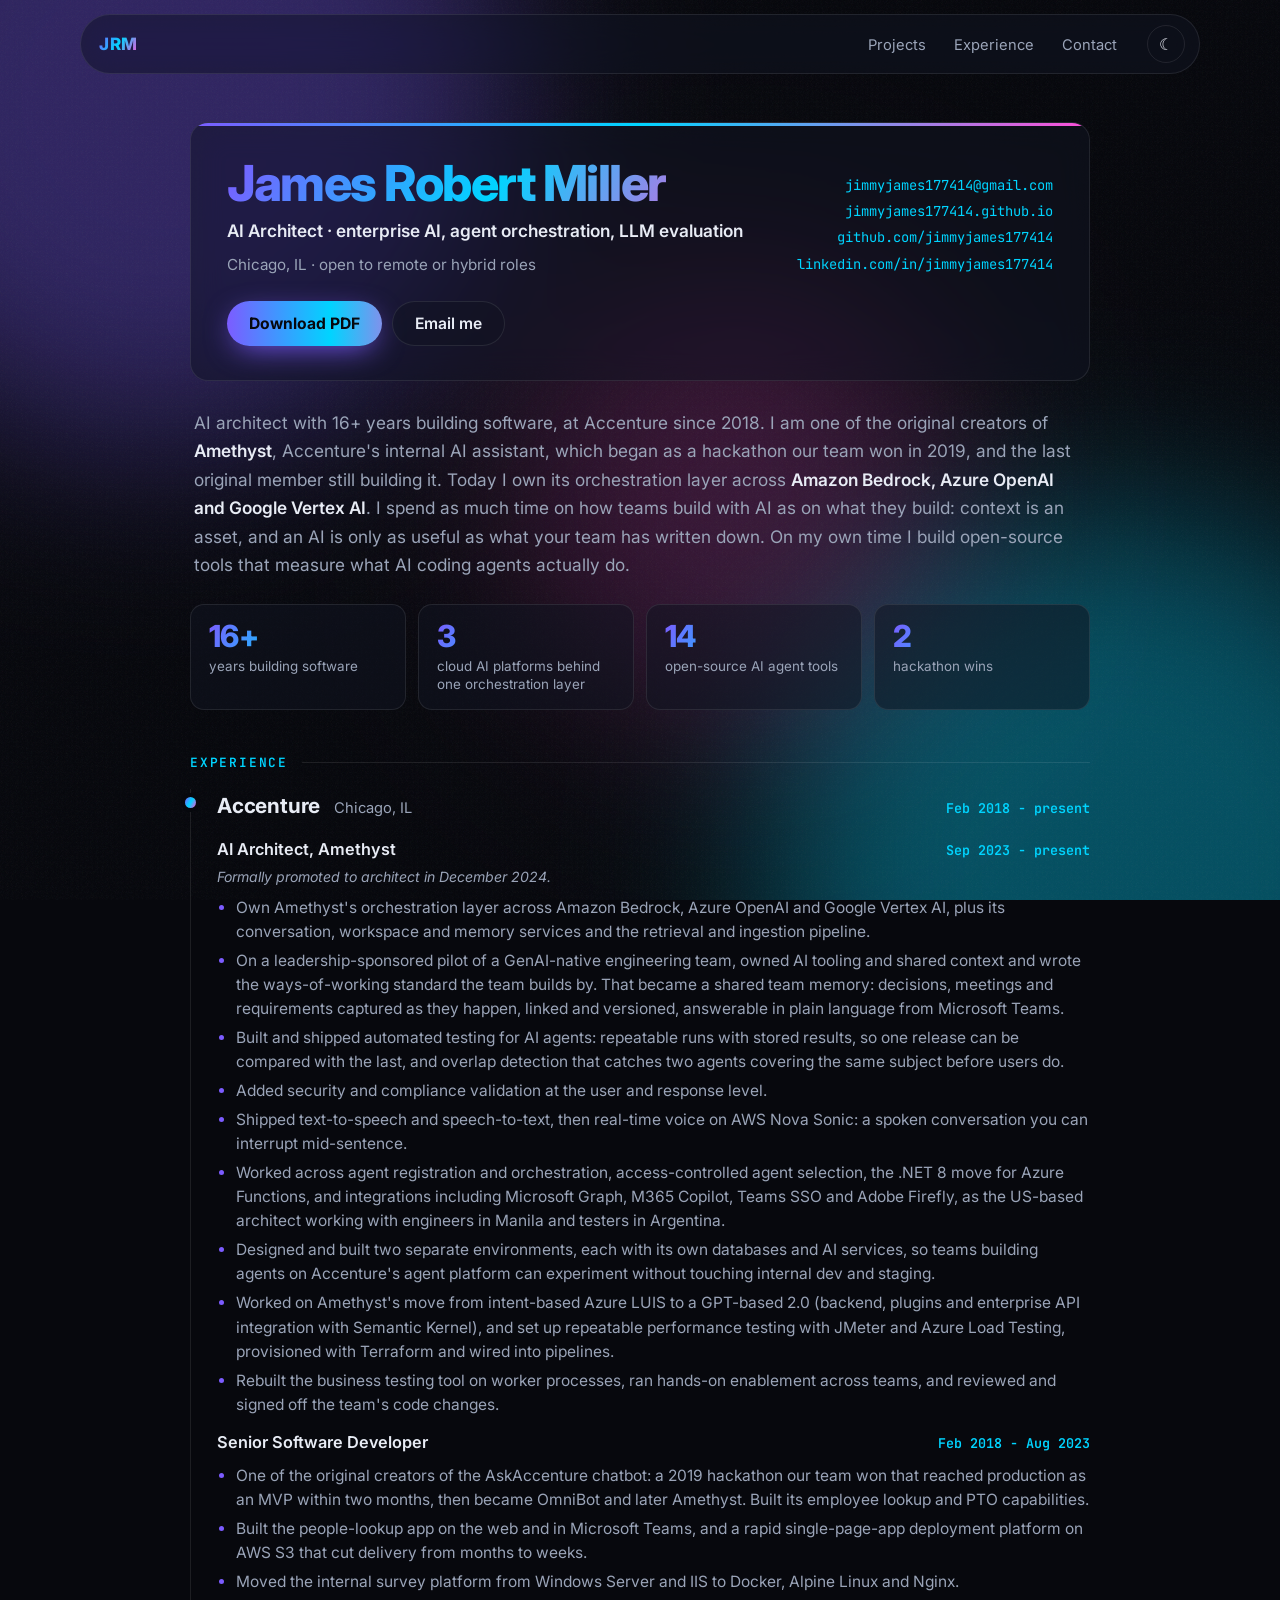
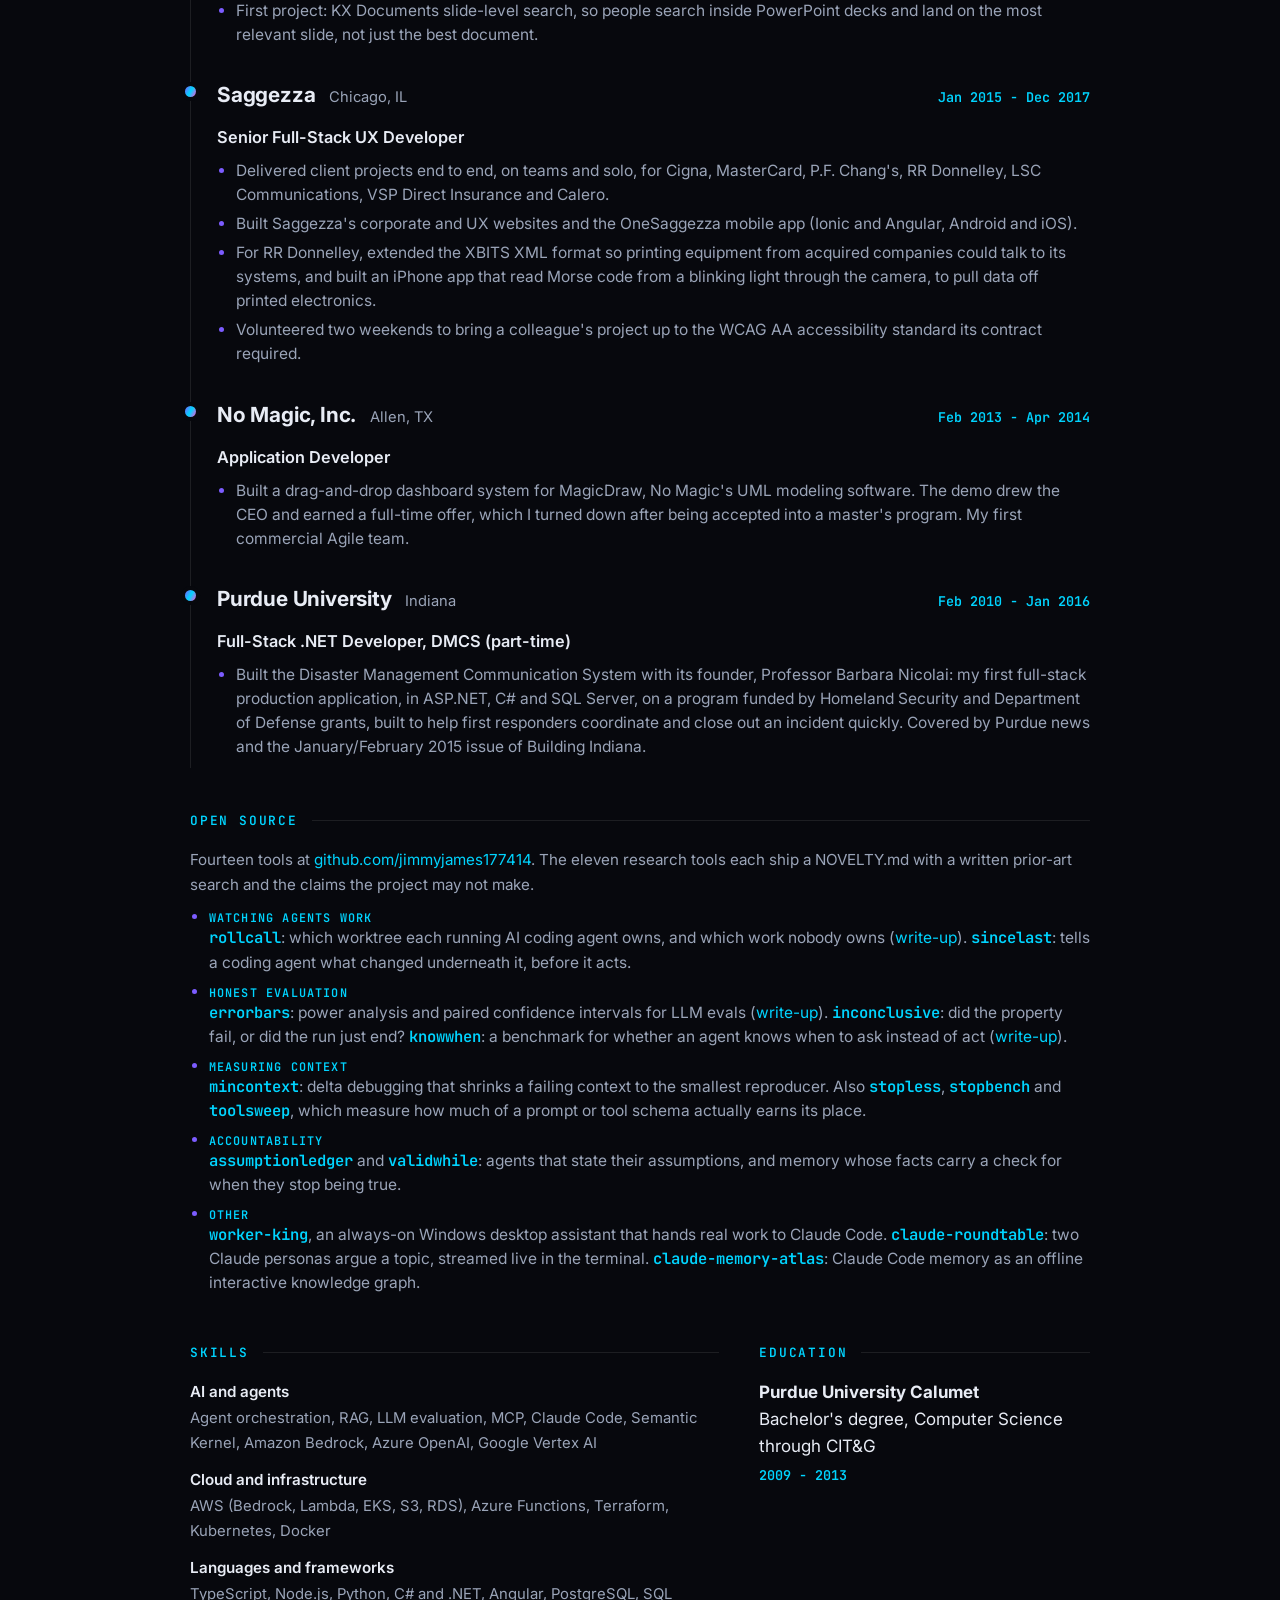
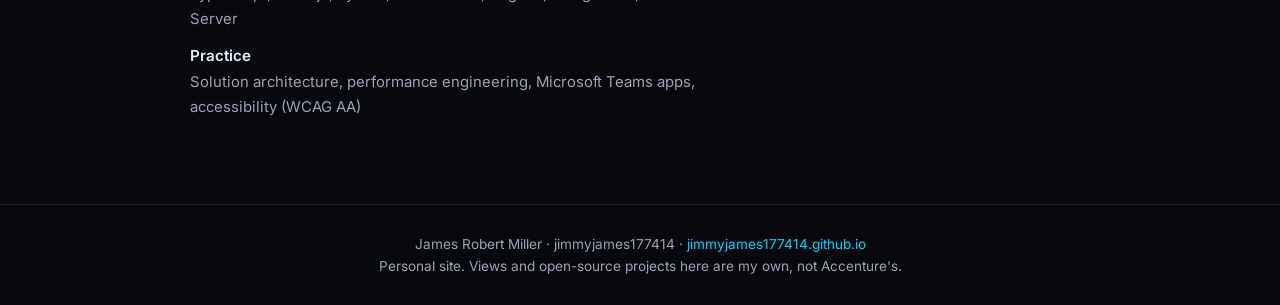
==== commit 7e7b6c95: "Fix the résumé PDF's text order and keep print rules on the résumé only - Print: .r-head and .r-org " ====
--- a/resume/index.html
+++ b/resume/index.html
@@ -18,6 +18,9 @@
 <meta property="og:description" content="AI architect at Accenture, one of the original creators of its internal AI assistant, and author of 14 open-source AI agent tools.">
 <meta property="og:url" content="https://jimmyjames177414.github.io/resume/">
 <meta property="og:image" content="https://jimmyjames177414.github.io/assets/og.png">
+<meta property="og:image:width" content="1200">
+<meta property="og:image:height" content="630">
+<meta property="og:image:alt" content="James Robert Miller (jimmyjames177414), AI architect at Accenture">
 <meta property="profile:first_name" content="James">
 <meta property="profile:last_name" content="Miller">
 <meta property="profile:username" content="jimmyjames177414">
@@ -56,7 +59,7 @@
 <link rel="stylesheet" href="../assets/site.css">
 <script>(function(d){try{var t=localStorage.getItem('theme');if(t)d.dataset.theme=t;}catch(e){}})(document.documentElement);</script>
 </head>
-<body>
+<body class="resume-page">
 
 <div class="bg" aria-hidden="true">
   <div class="blob b1"></div><div class="blob b2"></div><div class="blob b3"></div>
@@ -173,11 +176,11 @@
     <h2 id="oss">Open source</h2>
     <p class="r-lede">Fourteen tools at <a href="https://github.com/jimmyjames177414">github.com/jimmyjames177414</a>. The eleven research tools each ship a NOVELTY.md with a written prior-art search and the claims the project may not make.</p>
     <ul class="r-oss">
-      <li><span class="r-track">Watching agents work</span> <a href="https://github.com/jimmyjames177414/rollcall">rollcall</a>: which worktree each running AI coding agent owns, and which work nobody owns (<a href="https://jimmyjames177414.github.io/notes/rollcall/">write-up</a>). <a href="https://github.com/jimmyjames177414/sincelast">sincelast</a>: tells a coding agent what changed underneath it, before it acts. <a href="https://github.com/jimmyjames177414/claude-memory-atlas">claude-memory-atlas</a>: Claude Code memory as an offline interactive knowledge graph.</li>
-      <li><span class="r-track">Honest evaluation</span> <a href="https://github.com/jimmyjames177414/errorbars">errorbars</a>: power analysis and paired confidence intervals for LLM evals. <a href="https://github.com/jimmyjames177414/inconclusive">inconclusive</a>: did the property fail, or did the run just end? <a href="https://github.com/jimmyjames177414/knowwhen">knowwhen</a>: a benchmark for whether an agent knows when to ask instead of act.</li>
+      <li><span class="r-track">Watching agents work</span> <a href="https://github.com/jimmyjames177414/rollcall">rollcall</a>: which worktree each running AI coding agent owns, and which work nobody owns (<a href="https://jimmyjames177414.github.io/notes/rollcall/">write-up</a>). <a href="https://github.com/jimmyjames177414/sincelast">sincelast</a>: tells a coding agent what changed underneath it, before it acts.</li>
+      <li><span class="r-track">Honest evaluation</span> <a href="https://github.com/jimmyjames177414/errorbars">errorbars</a>: power analysis and paired confidence intervals for LLM evals (<a href="https://jimmyjames177414.github.io/notes/errorbars/">write-up</a>). <a href="https://github.com/jimmyjames177414/inconclusive">inconclusive</a>: did the property fail, or did the run just end? <a href="https://github.com/jimmyjames177414/knowwhen">knowwhen</a>: a benchmark for whether an agent knows when to ask instead of act (<a href="https://jimmyjames177414.github.io/notes/knowwhen/">write-up</a>).</li>
       <li><span class="r-track">Measuring context</span> <a href="https://github.com/jimmyjames177414/mincontext">mincontext</a>: delta debugging that shrinks a failing context to the smallest reproducer. Also <a href="https://github.com/jimmyjames177414/stopless">stopless</a>, <a href="https://github.com/jimmyjames177414/stopbench">stopbench</a> and <a href="https://github.com/jimmyjames177414/toolsweep">toolsweep</a>, which measure how much of a prompt or tool schema actually earns its place.</li>
       <li><span class="r-track">Accountability</span> <a href="https://github.com/jimmyjames177414/assumptionledger">assumptionledger</a> and <a href="https://github.com/jimmyjames177414/validwhile">validwhile</a>: agents that state their assumptions, and memory whose facts carry a check for when they stop being true.</li>
-      <li><span class="r-track">Other</span> <a href="https://github.com/jimmyjames177414/worker-king">worker-king</a>, an always-on Windows desktop assistant that hands real work to Claude Code. <a href="https://github.com/jimmyjames177414/claude-roundtable">claude-roundtable</a>: two Claude personas argue a topic, streamed live in the terminal.</li>
+      <li><span class="r-track">Other</span> <a href="https://github.com/jimmyjames177414/worker-king">worker-king</a>, an always-on Windows desktop assistant that hands real work to Claude Code. <a href="https://github.com/jimmyjames177414/claude-roundtable">claude-roundtable</a>: two Claude personas argue a topic, streamed live in the terminal. <a href="https://github.com/jimmyjames177414/claude-memory-atlas">claude-memory-atlas</a>: Claude Code memory as an offline interactive knowledge graph.</li>
     </ul>
   </section>
 
--- a/assets/site.css
+++ b/assets/site.css
@@ -260,13 +260,16 @@
   .r-when { margin-left:0; }
 }
 
+@page resume { size:Letter; margin:0.45in 0.55in; }
 @media print {
-  @page { size:Letter; margin:0.45in 0.55in; }
-  :root, [data-theme="light"], [data-theme="dark"] { --bg:#fff; --fg:#0d1020; --muted:#2c3247; --line:#d5d9e3; --a1:#4b32d6; --a2:#005f80; --a3:#8f1275; --glass:transparent; }
-  html, body { background:#fff !important; color:#0d1020; font-size:9.6pt; line-height:1.42; }
-  .bg, .nav, footer, .r-actions, .cursor-glow, .progress { display:none !important; }
-  main { max-width:none; padding:0; }
-  a { color:inherit; text-decoration:none; }
+  html:has(body.resume-page) { background:#fff !important; font-size:9.6pt; }
+  body.resume-page { page:resume; --bg:#fff; --fg:#0d1020; --muted:#2c3247; --line:#d5d9e3; --a1:#4b32d6; --a2:#005f80; --a3:#8f1275; --glass:transparent; background:#fff !important; color:#0d1020; font-size:9.6pt; line-height:1.42; }
+  body.resume-page .bg, body.resume-page .nav, body.resume-page footer, body.resume-page .cursor-glow, body.resume-page .progress, .r-actions { display:none !important; }
+  body.resume-page main { max-width:none; padding:0; }
+  body.resume-page a { color:inherit; text-decoration:none; }
+  /* positioned boxes are painted after normal flow, so the PDF's text order would put the header and every job last */
+  .r-head, .r-org { position:static; }
+  .r-org::before { display:none; }
   .resume { max-width:none; padding:0; }
   .r-head { padding:0 0 10px; border:0; border-bottom:1.5px solid #0d1020; border-radius:0; background:none; backdrop-filter:none; -webkit-backdrop-filter:none; gap:6px 20px; }
   .r-head::before { display:none; }
@@ -283,7 +286,6 @@
   .r-sec { margin-top:12px; }
   .r-sec h2 { margin:0 0 7px; font-size:8pt; }
   .r-org { padding:0 0 9px 14px; break-inside:auto; }
-  .r-org::before { left:-4px; top:5px; width:7px; height:7px; box-shadow:none; -webkit-print-color-adjust:exact; print-color-adjust:exact; }
   .r-org-head h3 { font-size:11.5pt; }
   .r-role { margin-top:5px; }
   .r-org-head, .r-role-head, .r-note { break-after:avoid-page; }
